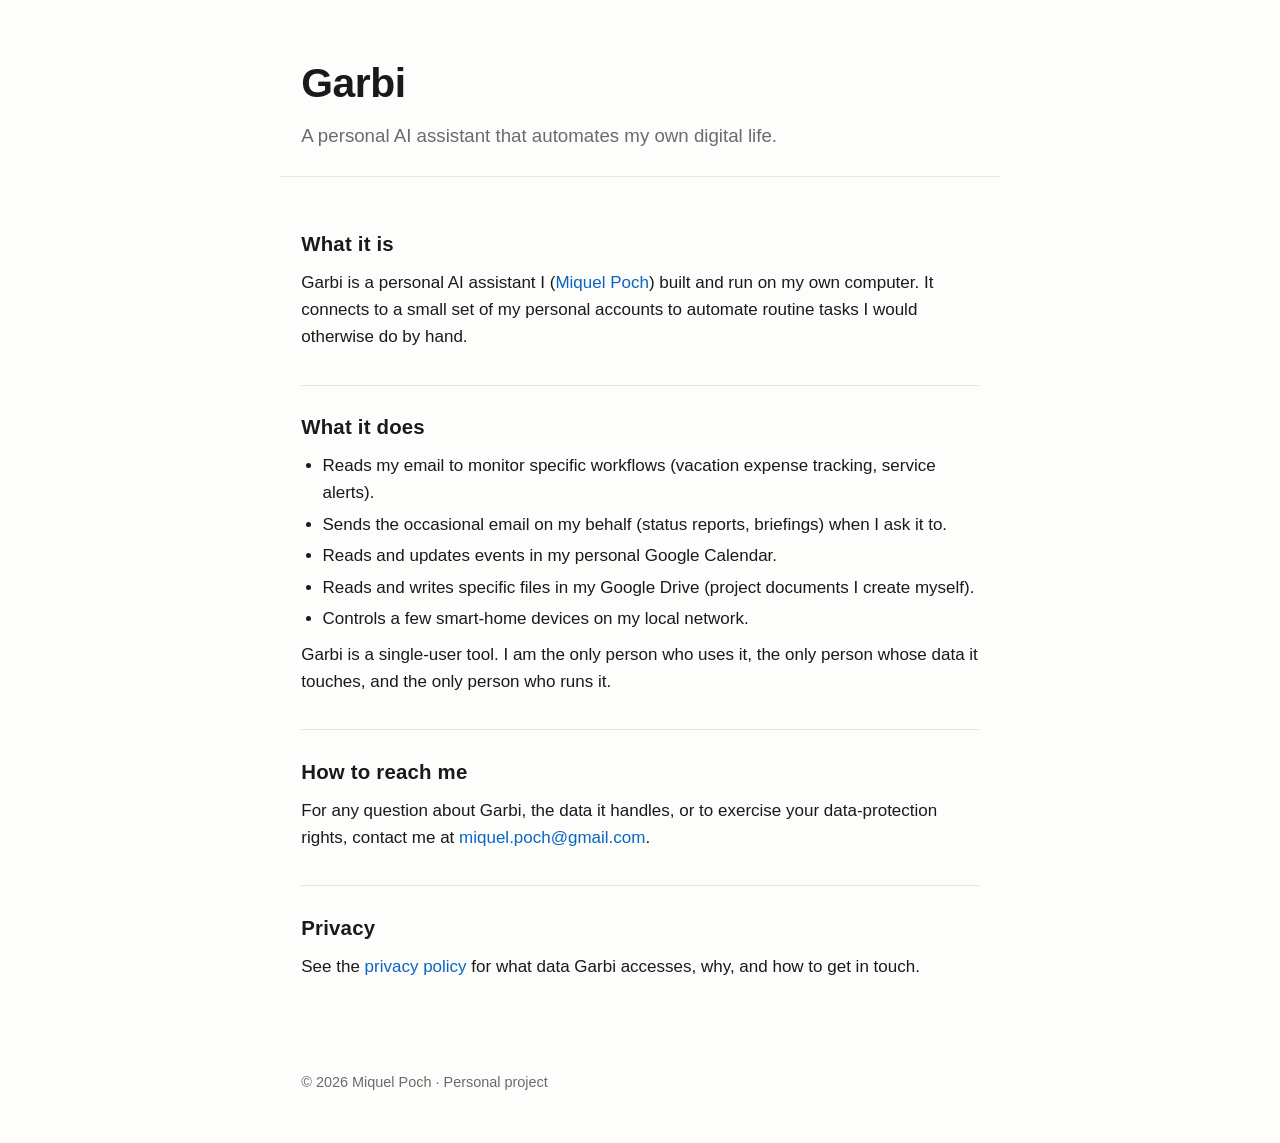
==== index.html @ 3a9f9051 "Initial landing page + privacy policy for Garbi" ====
<!DOCTYPE html>
<html lang="en">
<head>
  <meta charset="UTF-8" />
  <meta name="viewport" content="width=device-width, initial-scale=1.0" />
  <title>Garbi — Personal AI Assistant</title>
  <meta name="description" content="Garbi is a personal AI assistant built and run by Miquel Poch for private automation tasks." />
  <link rel="stylesheet" href="styles.css" />
</head>
<body>
  <header>
    <h1>Garbi</h1>
    <p class="tagline">A personal AI assistant that automates my own digital life.</p>
  </header>

  <main>
    <section>
      <h2>What it is</h2>
      <p>
        Garbi is a personal AI assistant I (<a href="mailto:miquel.poch@gmail.com">Miquel Poch</a>) built
        and run on my own computer. It connects to a small set of my personal accounts to automate
        routine tasks I would otherwise do by hand.
      </p>
    </section>

    <section>
      <h2>What it does</h2>
      <ul>
        <li>Reads my email to monitor specific workflows (vacation expense tracking, service alerts).</li>
        <li>Sends the occasional email on my behalf (status reports, briefings) when I ask it to.</li>
        <li>Reads and updates events in my personal Google Calendar.</li>
        <li>Reads and writes specific files in my Google Drive (project documents I create myself).</li>
        <li>Controls a few smart-home devices on my local network.</li>
      </ul>
      <p>
        Garbi is a single-user tool. I am the only person who uses it, the only person whose data
        it touches, and the only person who runs it.
      </p>
    </section>

    <section>
      <h2>How to reach me</h2>
      <p>
        For any question about Garbi, the data it handles, or to exercise your data-protection
        rights, contact me at
        <a href="mailto:miquel.poch@gmail.com">miquel.poch@gmail.com</a>.
      </p>
    </section>

    <section>
      <h2>Privacy</h2>
      <p>
        See the <a href="privacy.html">privacy policy</a> for what data Garbi accesses, why, and
        how to get in touch.
      </p>
    </section>
  </main>

  <footer>
    <p>&copy; 2026 Miquel Poch · Personal project</p>
  </footer>
</body>
</html>
---- styles.css ----
/* Garbi landing — minimal styling, no build step, no tracking. */

:root {
  --fg: #1a1a1a;
  --muted: #6b6b6b;
  --bg: #fdfdfb;
  --accent: #0a66c2;
  --rule: #e6e6e1;
  --max-w: 720px;
}

* { box-sizing: border-box; }

html, body {
  margin: 0;
  padding: 0;
  background: var(--bg);
  color: var(--fg);
  font: 17px/1.6 -apple-system, BlinkMacSystemFont, "Segoe UI", Roboto, "Helvetica Neue",
    Arial, sans-serif;
}

a { color: var(--accent); text-decoration: none; }
a:hover { text-decoration: underline; }

header, main, footer {
  max-width: var(--max-w);
  margin: 0 auto;
  padding: 1.5rem 1.25rem;
}

header {
  padding-top: 3rem;
  padding-bottom: 1.5rem;
  border-bottom: 1px solid var(--rule);
}

h1 {
  font-size: 2.4rem;
  margin: 0 0 0.25rem 0;
  letter-spacing: -0.01em;
}

.tagline {
  margin: 0;
  color: var(--muted);
  font-size: 1.1rem;
}

main section {
  padding: 1.5rem 0;
  border-bottom: 1px solid var(--rule);
}

main section:last-of-type {
  border-bottom: none;
}

main h2 {
  font-size: 1.2rem;
  margin: 0 0 0.5rem 0;
  letter-spacing: 0.01em;
}

main p, main ul {
  margin: 0.5rem 0;
}

ul {
  padding-left: 1.25rem;
}

li { margin: 0.25rem 0; }

footer {
  color: var(--muted);
  font-size: 0.85rem;
  padding-top: 1rem;
  padding-bottom: 2rem;
}

@media (prefers-color-scheme: dark) {
  :root {
    --fg: #e9e9e6;
    --muted: #9a9a96;
    --bg: #14140f;
    --accent: #66a3ff;
    --rule: #2c2c26;
  }
}
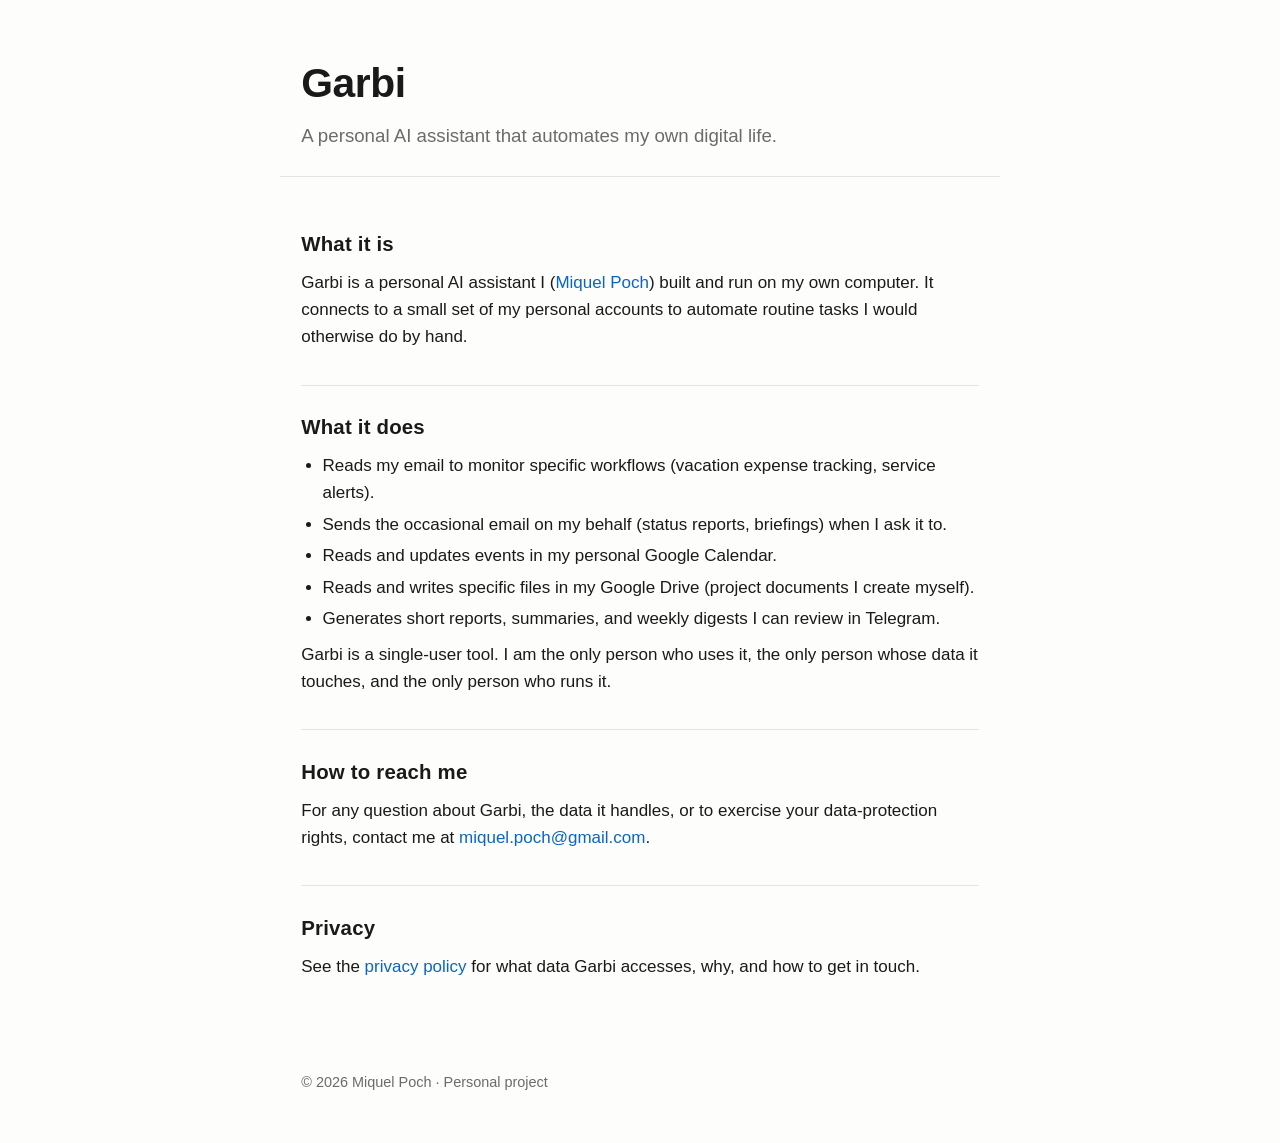
==== commit 46a92f41: "Tighten 'what it does' list to current actual features" ====
--- a/index.html
+++ b/index.html
@@ -30,7 +30,7 @@
         <li>Sends the occasional email on my behalf (status reports, briefings) when I ask it to.</li>
         <li>Reads and updates events in my personal Google Calendar.</li>
         <li>Reads and writes specific files in my Google Drive (project documents I create myself).</li>
-        <li>Controls a few smart-home devices on my local network.</li>
+        <li>Generates short reports, summaries, and weekly digests I can review in Telegram.</li>
       </ul>
       <p>
         Garbi is a single-user tool. I am the only person who uses it, the only person whose data
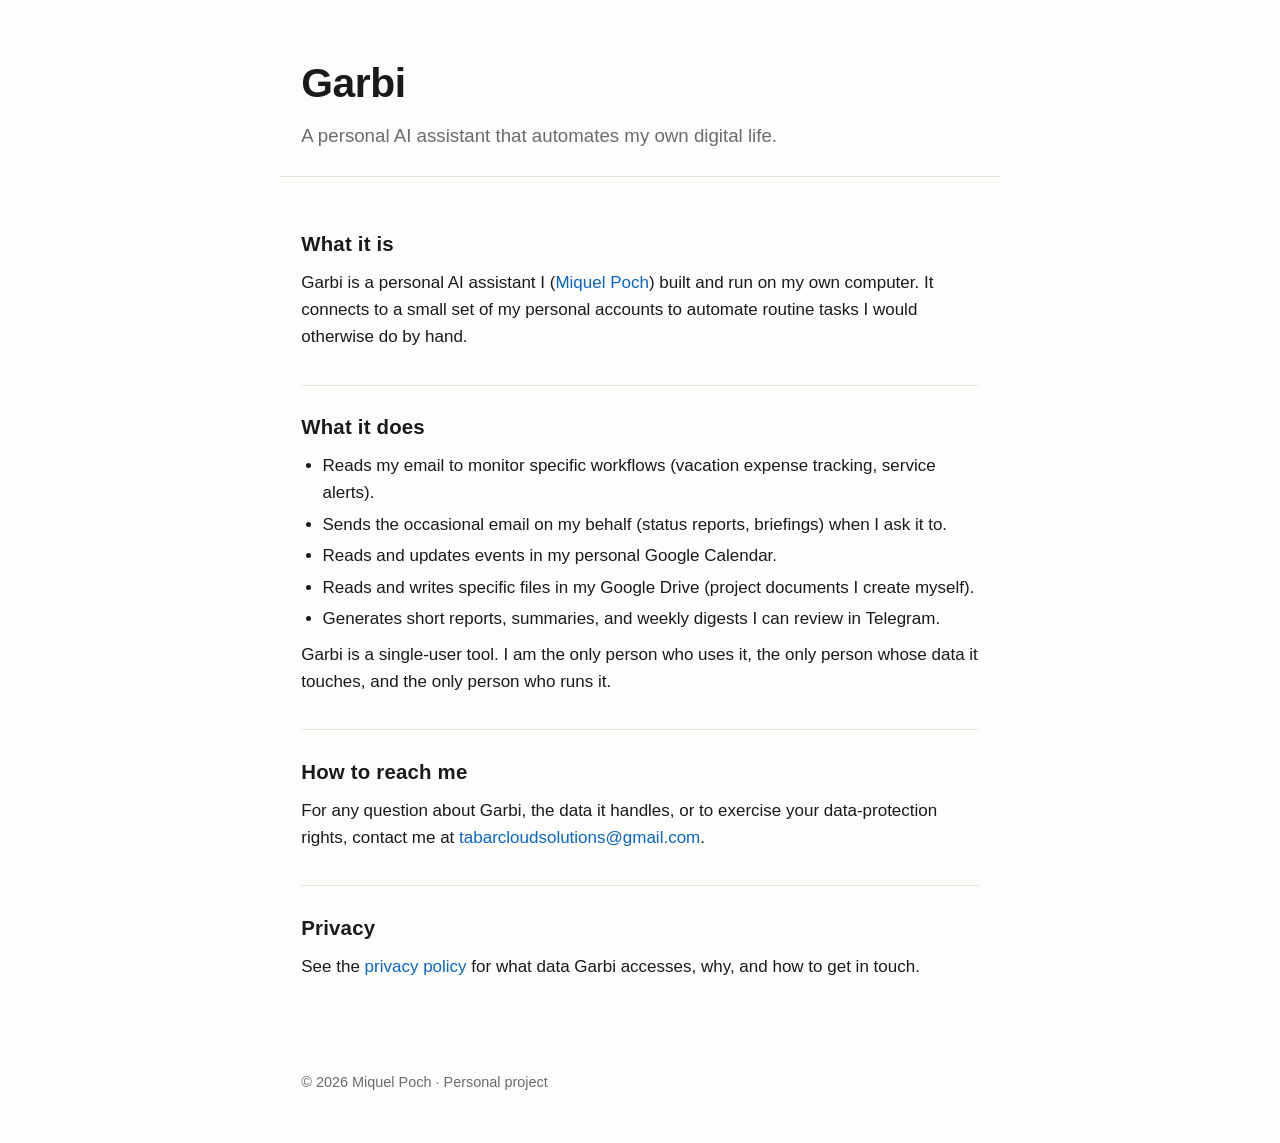
==== commit 01eaa11f: "Switch public contact email to tabarcloudsolutions@gmail.com" ====
--- a/index.html
+++ b/index.html
@@ -17,7 +17,7 @@
     <section>
       <h2>What it is</h2>
       <p>
-        Garbi is a personal AI assistant I (<a href="mailto:miquel.poch@gmail.com">Miquel Poch</a>) built
+        Garbi is a personal AI assistant I (<a href="mailto:tabarcloudsolutions@gmail.com">Miquel Poch</a>) built
         and run on my own computer. It connects to a small set of my personal accounts to automate
         routine tasks I would otherwise do by hand.
       </p>
@@ -43,7 +43,7 @@
       <p>
         For any question about Garbi, the data it handles, or to exercise your data-protection
         rights, contact me at
-        <a href="mailto:miquel.poch@gmail.com">miquel.poch@gmail.com</a>.
+        <a href="mailto:tabarcloudsolutions@gmail.com">tabarcloudsolutions@gmail.com</a>.
       </p>
     </section>
 
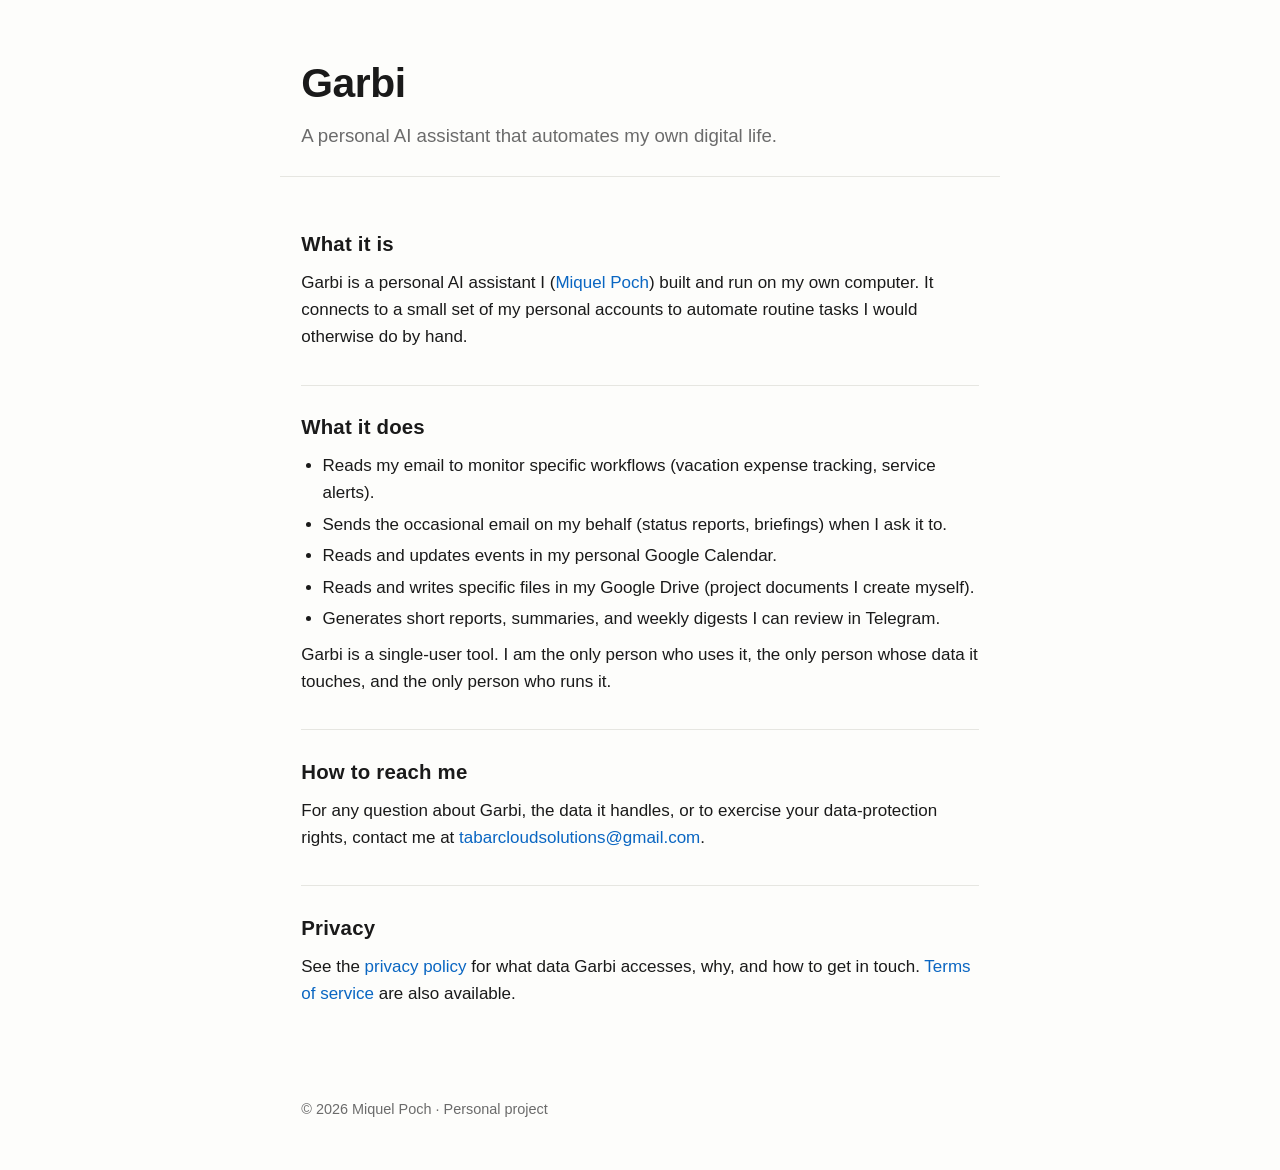
==== commit e887d135: "Add terms of service page + link from index/privacy" ====
--- a/index.html
+++ b/index.html
@@ -51,7 +51,7 @@
       <h2>Privacy</h2>
       <p>
         See the <a href="privacy.html">privacy policy</a> for what data Garbi accesses, why, and
-        how to get in touch.
+        how to get in touch. <a href="terms.html">Terms of service</a> are also available.
       </p>
     </section>
   </main>
